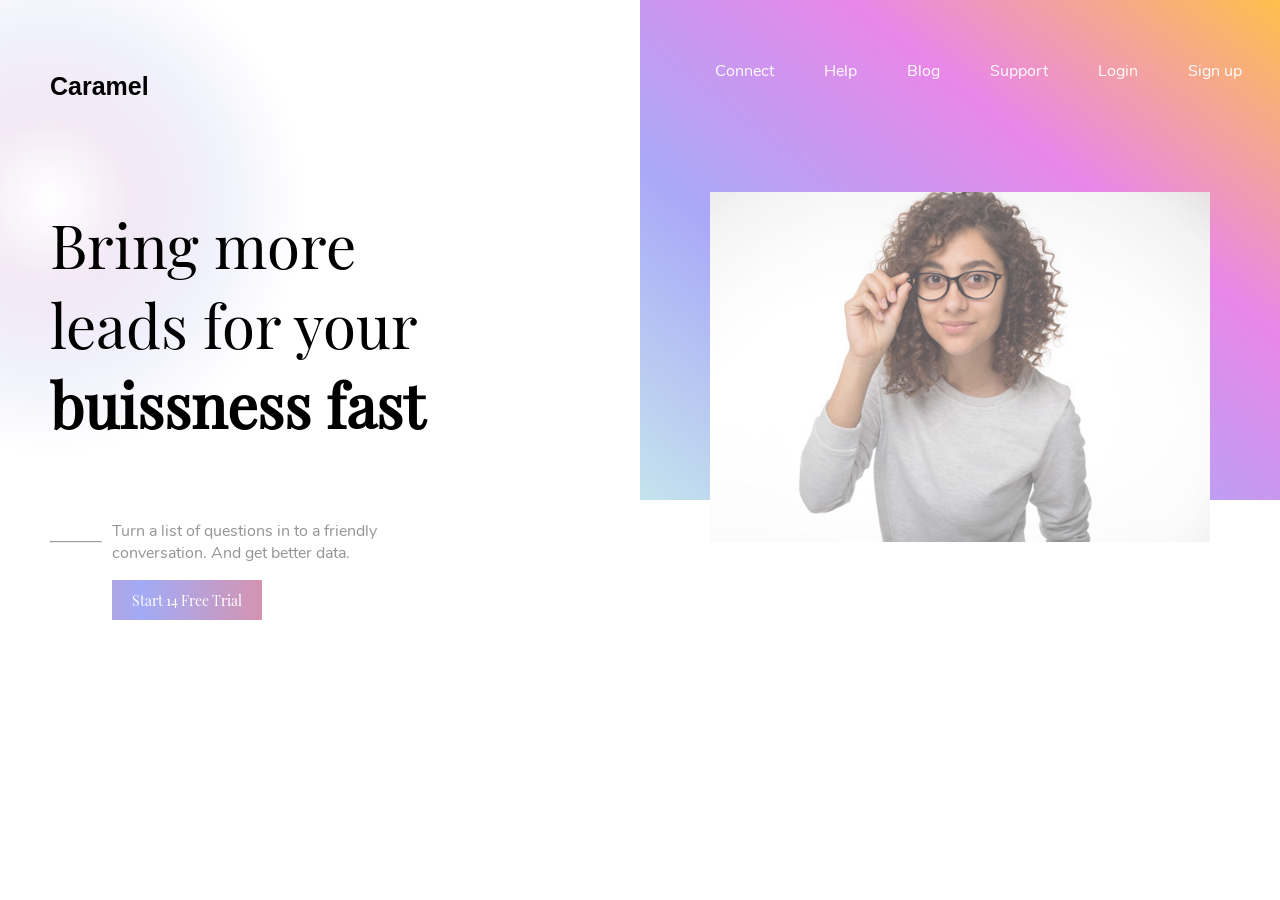
==== index.html @ 4bf593d9 "rename caramel.html to index.html" ====
<html>
    <head>
        <title>Caramel</title>
        <link rel="stylesheet" type="text/css" href="main.css">
        <link href="https://fonts.googleapis.com/css2?family=Nunito:ital,wght@0,200;0,300;0,400;0,600;0,700,900;1,200&family=Playfair+Display:ital,wght@0,400;0,500;0,600;0,700;0,800;0,900;1,400;1,500&display=swap" rel="stylesheet"> 
        </head>
    <body>
        <div class="header">
            <div class="header-letter">
                <div class="radial-background"></div>
                <p class="logo-text">
                    Caramel
                </p>
                <br>
                

                <p style="font-weight: lighter; font-size: 60px; width: 65%;">
                    Bring more
                    leads for your
                    <span style="font-weight: bold;">
                        buissness fast
                    </span>
                        
                </p>
                <div class="container">
                    <div class="moto">
                        <hr />
                        <p>
                            Turn a list of questions in to a friendly 
                            conversation. And get better data.
                        </p>
                        <button class="free-trial-button">start 14 free trial</button>
                    </div>
                </div>
            </div>
            <div class="header-nav-conatiner">
                <ul class="menu">
                    <li class="menu-item">
                        Connect
                    </li>
                    <li class="menu-item">
                        Help
                    </li>
                    <li class="menu-item">
                        Blog
                    </li>
                    <li class="menu-item">
                        Support
                    </li>
                    <li class="menu-item">
                        Login
                    </li>
                    <li class="menu-item">
                        Sign up
                    </li>
                </ul>
            <div class="image-container"> 
                <img src="cutie.jpg" alt="blank" style="width: 500px;height: 350px;">
            </div>

            </div>
        </div>
    </body>

</html>
---- main.css ----
@font-face {
    font-family: NunitoBlack;
    src: url('fonts/Nunito-Black.ttf');
}

@font-face {
    font-family: NunitoSemiBold;
    src: url('fonts/Nunito-SemiBold.ttf');
}

@font-face {
    font-family: Nunito;
    src: url('fonts/Nunito-Regular.ttf')
}

@font-face {
    font-family: PlayfairBlack;
    src: url('fonts/PlayfairDisplay-Black.ttf');
}

@font-face {
    font-family: PlayfairSemibold;
    src: url('fonts/PlayfairDisplay-SemiBold.ttf');
}

@font-face {
    font-family: Playfair;
    src: url('fonts/PlayfairDisplay-Regular.ttf')
}

.header{
    display: grid;
    grid-template-columns: 1fr 1fr;
}
.menu{
    list-style-type: none;
    display: flex;
    justify-content: start;
    margin-top: 50px;
}   
body{
    margin: 0px;

}

h1, h2, h3, h4, h5, h6, p, a, li {
    font-family: 'Playfair', serif;
}
    
.menu-item{
    margin-left: 20px;
    padding: 10px 15px;
    color: white;
    font-family: 'Nunito', sans-serif;

}
.header-nav-conatiner{
    background-color:violet;
    background-image: linear-gradient(to bottom left,orange,rgb(224, 85, 224),rgb(133, 133, 245),lightblue);
    

    height: 500px;
    opacity: 0.7;
}
.header-letter{
    margin-top: 47px;
    margin-left: 50px;
}
.bring{
    font-size: 50px;
}
.image-container{
    object-fit: contain;
    display: flex;
    justify-content: center;
    margin-top: 100px;
}

.radial-background {
    background-image: radial-gradient(white, #f3e8f5, #f0f1fb, white, white, white);
    position: absolute;
    top: -100px;
    left: -250px;
    height: 600px;
    width: 600px;
    z-index: -2;
}

.logo-text {
    font-family: 'NunitoBold', sans-serif;
    font-weight: 900; 
    font-size: 25px;
    cursor: pointer;
    width: max-content;
}

.moto { 
    display: grid;
    grid-template-columns: max-content max-content;
    grid-template-rows: 1fr 1fr;
}
.moto hr{
    height: 0px;
    width: 50px;
    align-self: center;
    margin-right: 10px;
}

.moto p {
    color: #949397;
    width: 60%;
    font-family: 'Nunito', sans-serif;
}

.free-trial-button{
    background-image: linear-gradient(to right, #d494b1 20%, #a2abf6,#d494b1);
    background-size: 200% 100%;
    background-position: right bottom;
    transition: all .5s ease-out;
    width: 150px;
    height: 40px;
    font-size: 14px;
    cursor: pointer;
    font-family: Playfair;
    text-transform: capitalize;
    border: none;
    color: white;
    grid-column: 2/3;
}

.free-trial-button:hover {
    background-position: left bottom;
}

.container {
    display: grid;
    grid-template-rows: max-content max-content;
}
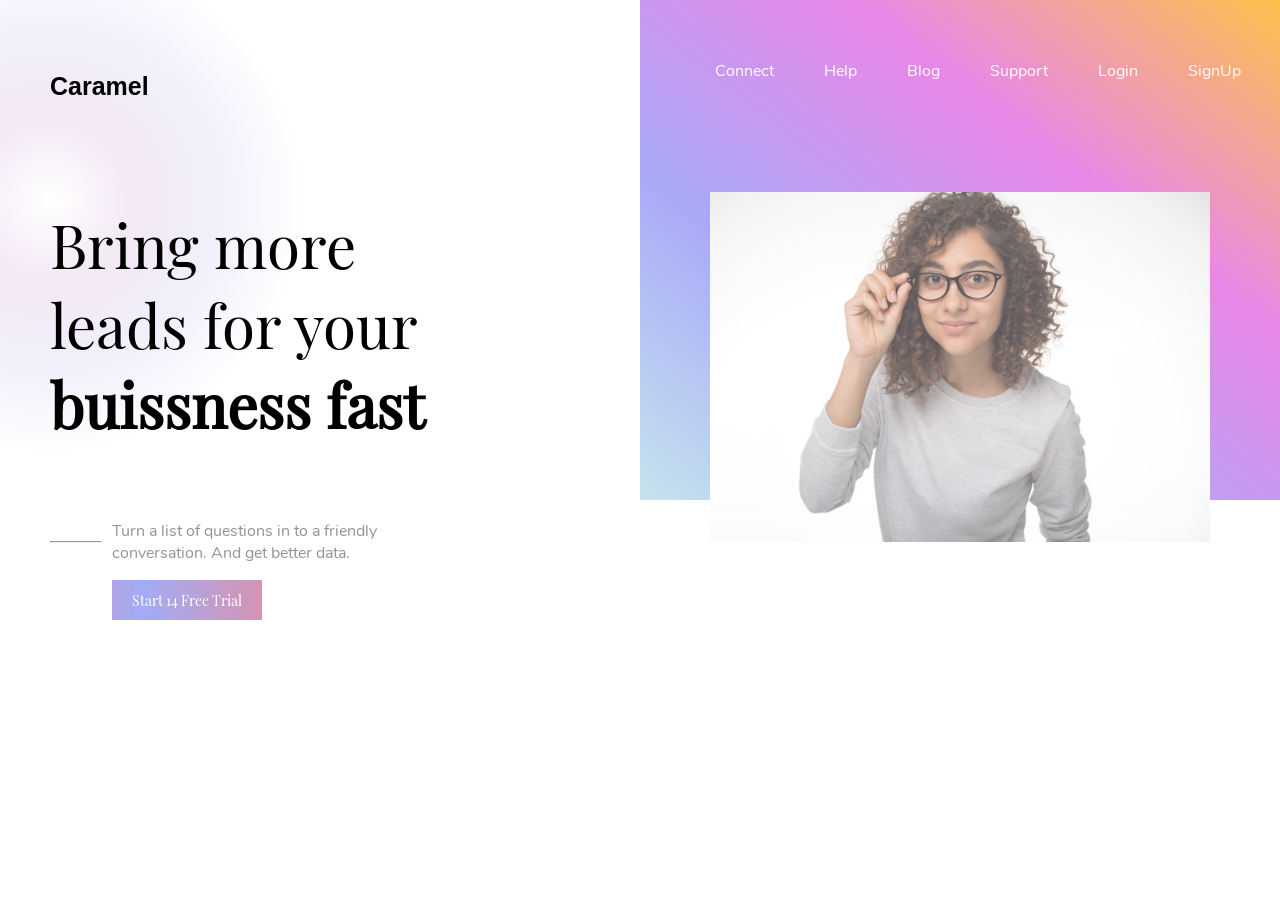
==== commit 3f6ef337: "minor" ====
--- a/index.html
+++ b/index.html
@@ -51,7 +51,7 @@
                         Login
                     </li>
                     <li class="menu-item">
-                        Sign up
+                        SignUp
                     </li>
                 </ul>
             <div class="image-container"> 
@@ -59,6 +59,9 @@
             </div>
 
             </div>
+            <div>
+
+            </div>
         </div>
     </body>
 
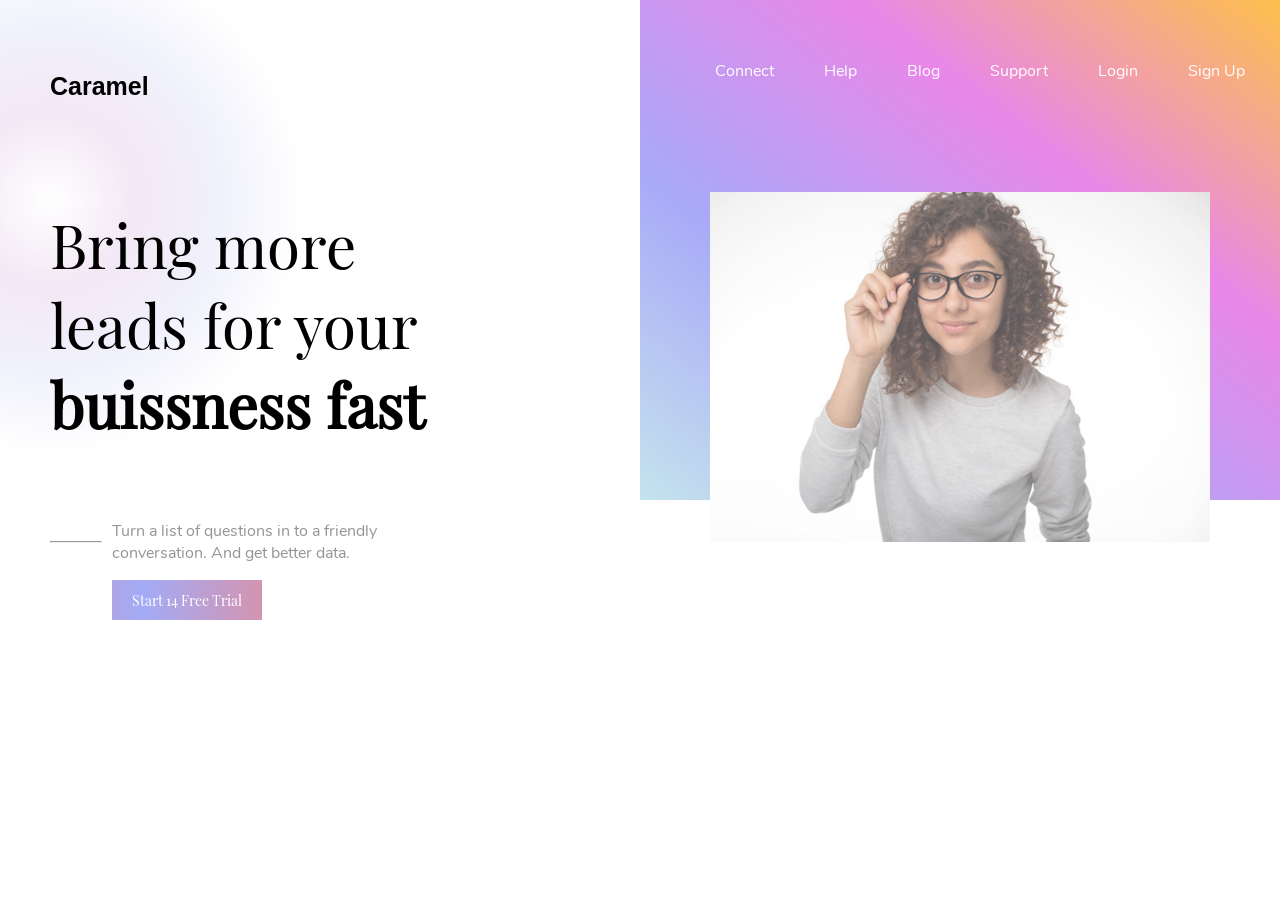
==== commit d764e2d2: "push version" ====
--- a/index.html
+++ b/index.html
@@ -51,7 +51,7 @@
                         Login
                     </li>
                     <li class="menu-item">
-                        SignUp
+                        Sign Up
                     </li>
                 </ul>
             <div class="image-container"> 
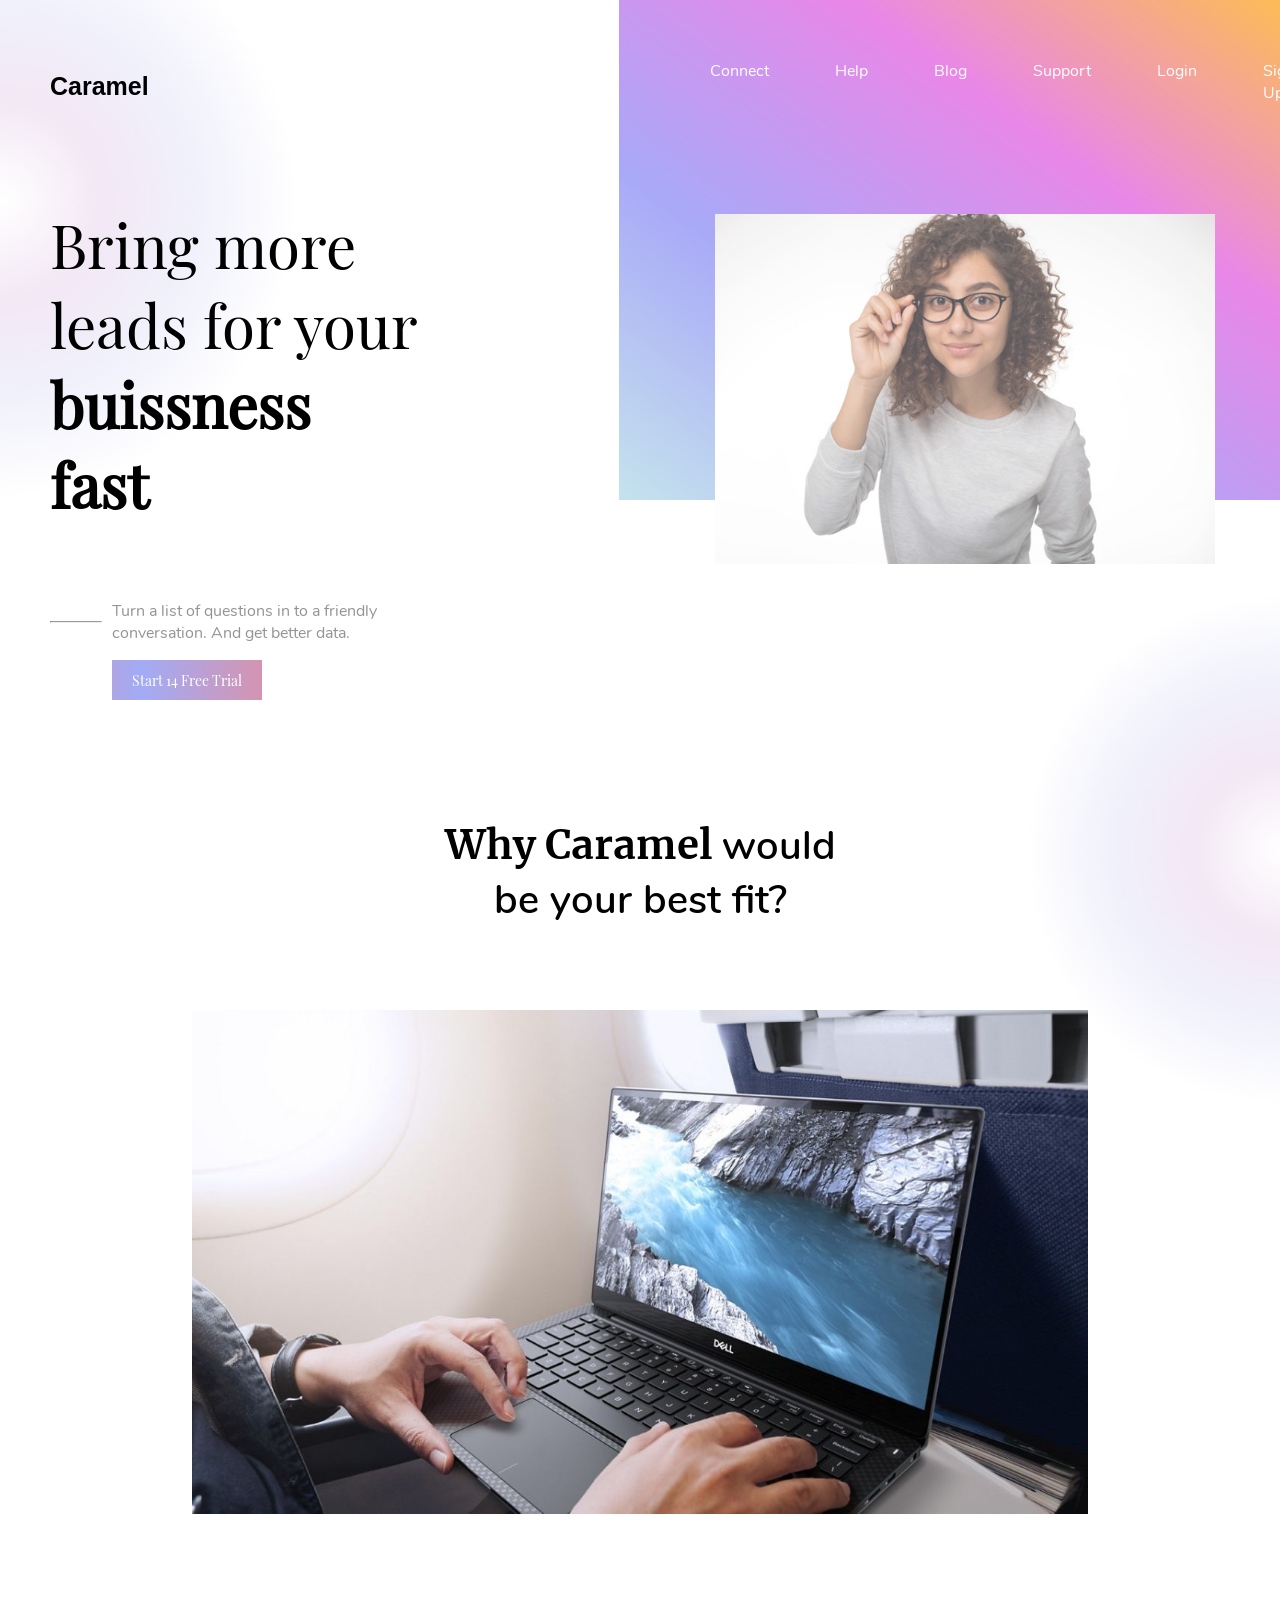
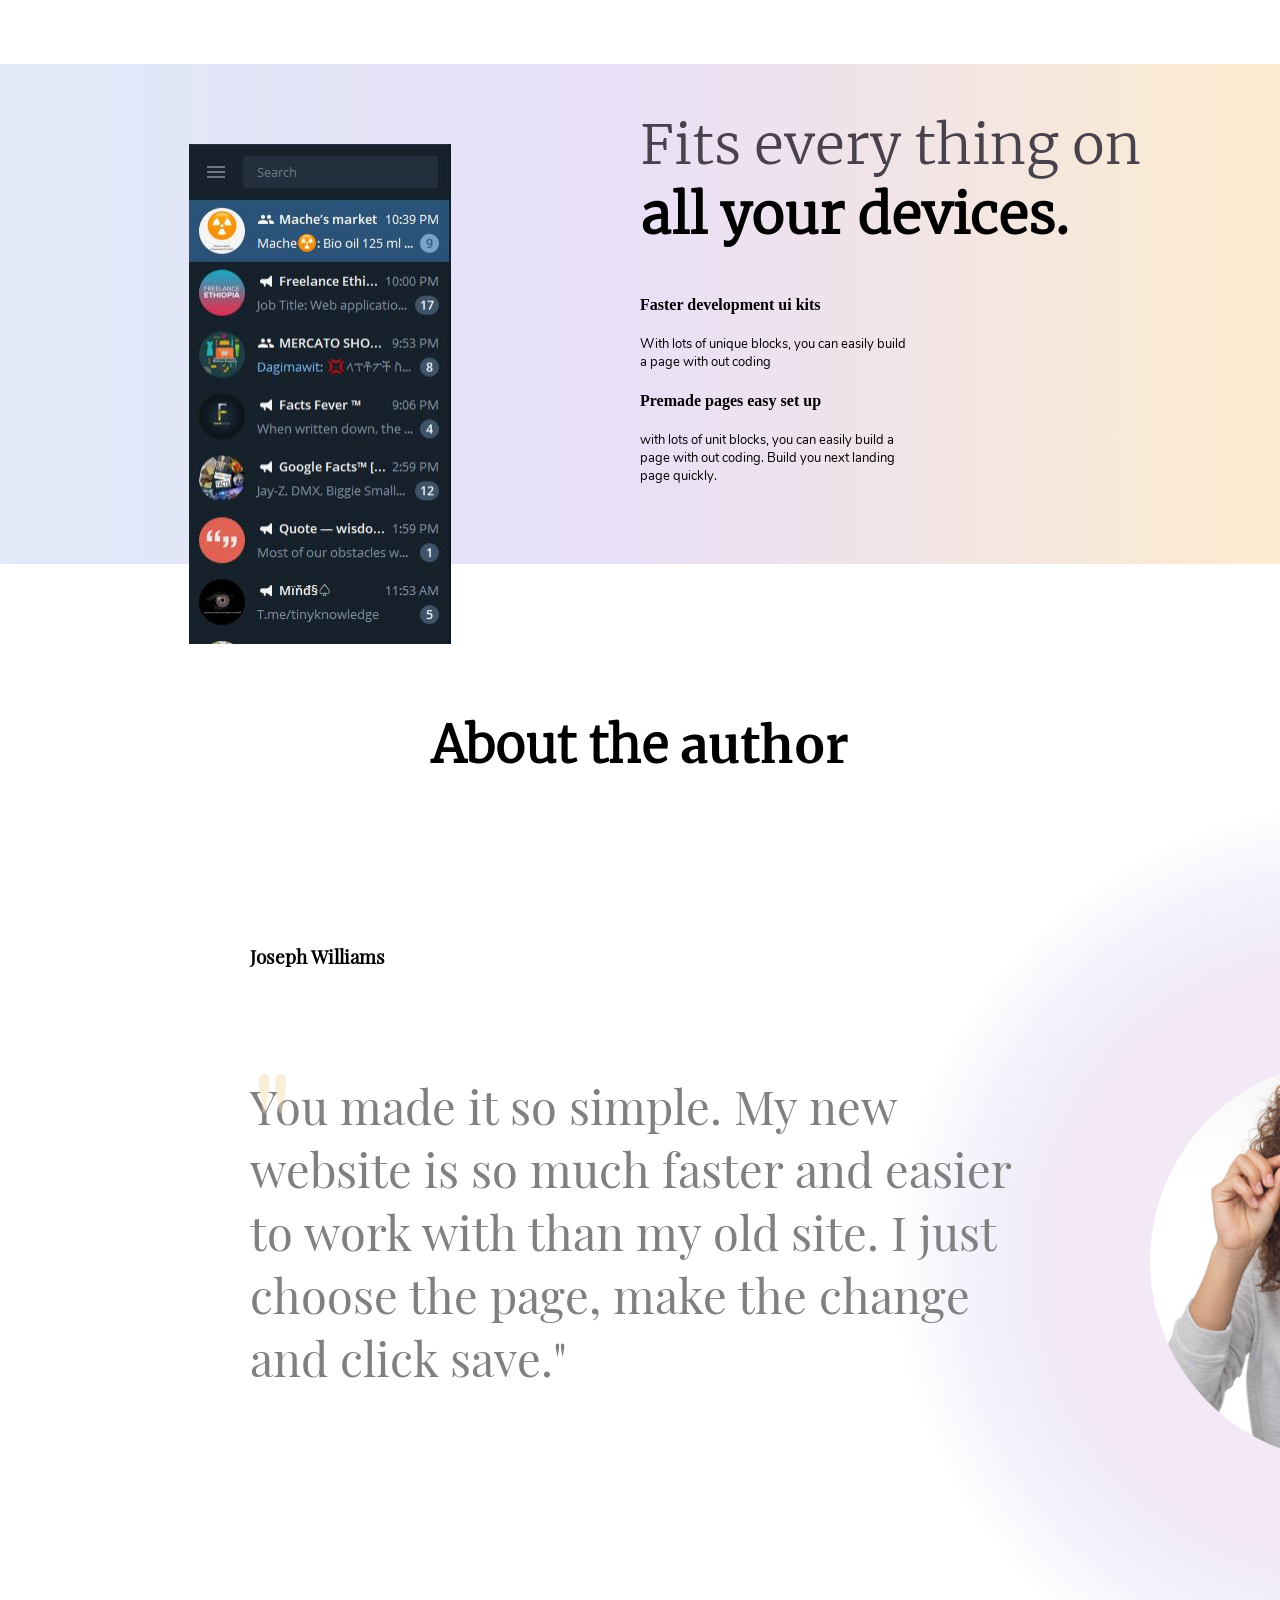
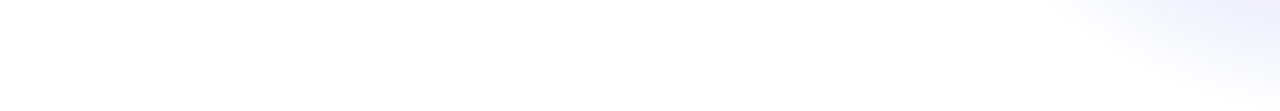
==== commit e94a23d5: "why caramel and author body" ====
--- a/index.html
+++ b/index.html
@@ -59,9 +59,71 @@
             </div>
 
             </div>
-            <div>
+            
+            
+        </div>
+        <div class="letter">
+            <h2> 
+                <span class="bold">
+                Why Caramel
+            </span>  
+            would be your best fit?
+        </h2>
+        </div>
+        <div class="radial-background-2"></div>
+        <div class="laptop-container">
+            <div class="laptop">
+                <img src="laptop.jpg" alt="blank" />
+            </div>
+        </div>
+        <div class="inbox-container"> 
+            <div class="inbox-image">
+                <img src="Capture.JPG" alt="blank">
+            </div>
+            <div class="inbox-text">
+                <h2>
+                    <span class="phrase-1">Fits every thing on </span> <span class="phrase-2">all your devices.</span> 
+                </h2>
+                <h4>
+                    Faster development ui kits
+                </h4>
+                <p>
+                    With lots of unique blocks, 
+                    you can easily build a page with out coding
+                </p>
+                <h4 >
+                    Premade pages easy set up
+                </h4>
+                <p>
+                    with lots of unit blocks, you can easily build a page
+                    with out coding. Build you next landing page quickly. 
+                </p>
+            </div>
+        </div>
+        <div class="authors-header">
+                <h1> 
+                About the 
+                <span class="bold">
+                    author
+                </span> 
+               </h1>
+            </div>
+        <div class="authors-container">
+            <div class="authors-text">
+                <h3>
+                    Joseph Williams
+                </h3>
+                <p class="author-biography">
+                    You made it so simple. My new website is 
+                    so much faster and easier to work with 
+                    than my old site. I just choose the page, 
+                    make the change and click save."
+                </p>
+            </div>
+            <div class="radial-background-3">
+                <img src="./cutie.jpg" alt="cutie">
+            </div>
 
-            </div>
         </div>
     </body>
 
--- a/main.css
+++ b/main.css
@@ -19,9 +19,14 @@
 }
 
 @font-face {
-    font-family: PlayfairSemibold;
-    src: url('fonts/PlayfairDisplay-SemiBold.ttf');
-}
+    font-family: Merriweather-light;
+    src: url('fonts/Merriweather-Light.ttf');
+}
+@font-face {
+    font-family: Merriweather-bold;
+    src: url('fonts/Merriweather-Bold.ttf');
+}
+
 
 @font-face {
     font-family: Playfair;
@@ -40,15 +45,15 @@
 }   
 body{
     margin: 0px;
-
-}
-
-h1, h2, h3, h4, h5, h6, p, a, li {
+    overflow-x: hidden;
+}
+
+ h3, h5, h6, p, a, li {
     font-family: 'Playfair', serif;
 }
     
 .menu-item{
-    margin-left: 20px;
+    margin-left: 36px;
     padding: 10px 15px;
     color: white;
     font-family: 'Nunito', sans-serif;
@@ -57,8 +62,6 @@
 .header-nav-conatiner{
     background-color:violet;
     background-image: linear-gradient(to bottom left,orange,rgb(224, 85, 224),rgb(133, 133, 245),lightblue);
-    
-
     height: 500px;
     opacity: 0.7;
 }
@@ -79,10 +82,10 @@
 .radial-background {
     background-image: radial-gradient(white, #f3e8f5, #f0f1fb, white, white, white);
     position: absolute;
-    top: -100px;
-    left: -250px;
-    height: 600px;
-    width: 600px;
+    top: -150px;
+    left: -350px;
+    height: 700px;
+    width: 700px;
     z-index: -2;
 }
 
@@ -135,4 +138,136 @@
 .container {
     display: grid;
     grid-template-rows: max-content max-content;
+}
+.radial-background-2 {
+    background-image: radial-gradient(white, #f3e8f5, #f0f1fb, white, white, white);
+    position: absolute;
+    float: right;
+    top: 550px;
+    right: -301px;
+    height: 600px;
+    width: 600px;
+    z-index: -2;
+}
+
+.laptop-container {
+    width: 100%;
+    display: grid;
+    margin-top: 50px;
+}
+
+.laptop {
+    width: 70%;
+    align-self: center;
+    justify-self: center;
+}
+
+.laptop img{
+    object-fit: cover;
+    width: 100%;
+
+}
+.letter{
+    display: flex;
+    justify-content: center;
+    text-align: center;
+    margin-top: 50px;
+ 
+}
+.letter h2{
+    width: 400px;
+    font-family: NunitoSemiBold;
+    font-size: 40px ;
+    font-weight: lighter;
+}
+.bold{
+    font-family: Merriweather-bold;
+    font-weight: 600;
+}
+.inbox-container{
+    display: grid;
+    grid-template-columns: 1fr 1fr;
+    margin: 150px 0px;
+    background-image: linear-gradient(to right ,#e0eaf9,#e9e0f7,#fdebce);
+    height: 500px;
+}
+.inbox-image{
+    display: flex;
+    justify-content: center;
+    margin-top: 80px;
+    height: 500px;
+
+}
+.inbox-text{
+    width: 270px;
+    font-family: Nunito;
+}
+.inbox-text p{
+    font-size: 13px;
+    font-family: Nunito;
+}
+.inbox-text h2{
+    font-size: 55px;
+    font-family: Merriweather-light;
+    font-weight: lighter;
+    width: 540px;
+    line-height: 70px;
+}
+.phrase-1{
+    color:#49414c ;
+
+}
+.phrase-2{
+    font-weight: bold;
+}
+.authors-header{
+    text-align: center;
+    font-family: Merriweather-light ;
+    font-size: 25px;
+    font-weight: 100;
+}
+.authors-container{
+    display: grid;
+    grid-template-columns: 1fr 1fr;
+
+}
+.authors-text{
+    display: grid;
+    place-content: center;
+    width: 500px;
+    padding-left: 400px;
+}
+.authors-text p::before{
+    content: " \" ";
+    position: relative;
+    color: wheat ;
+    display: block;
+    font-size: 150px;
+    top: 145px;
+    opacity: 0.5;
+    
+    
+}
+.author-biography{
+    position: relative;
+    top: -161px;
+    font-size:47px ;
+    color: gray;
+    width: 800px;
+}
+.radial-background-3 {
+    background-image: radial-gradient(#f3e8f5 45%, #f0f1fb 58%, white 72%);
+    height: 900px;
+    width: 900px;
+    z-index: -2;
+    display: grid;
+    align-content: center;
+    justify-content: center;
+}
+
+.radial-background-3 img {
+    width: 400px;
+    height: 400px;
+    object-fit: cover;
+    border-radius: 100%;
 }
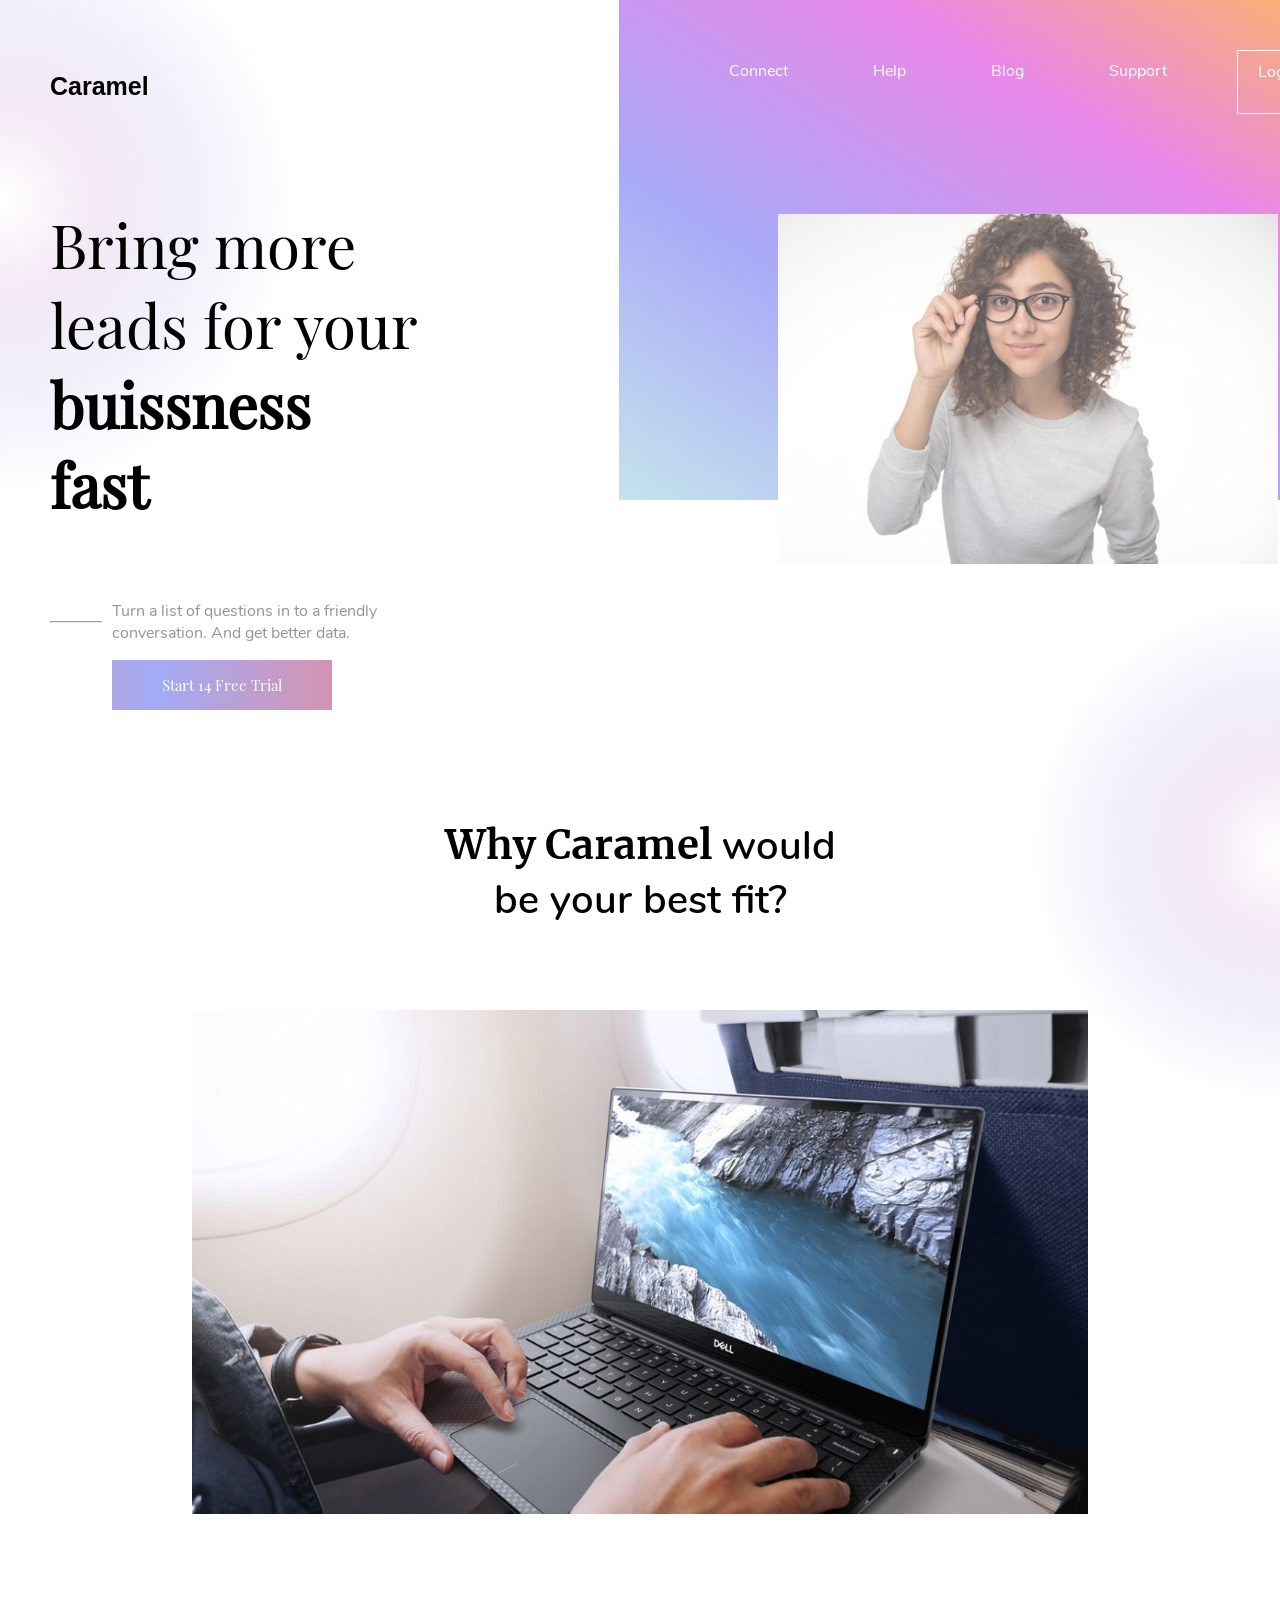
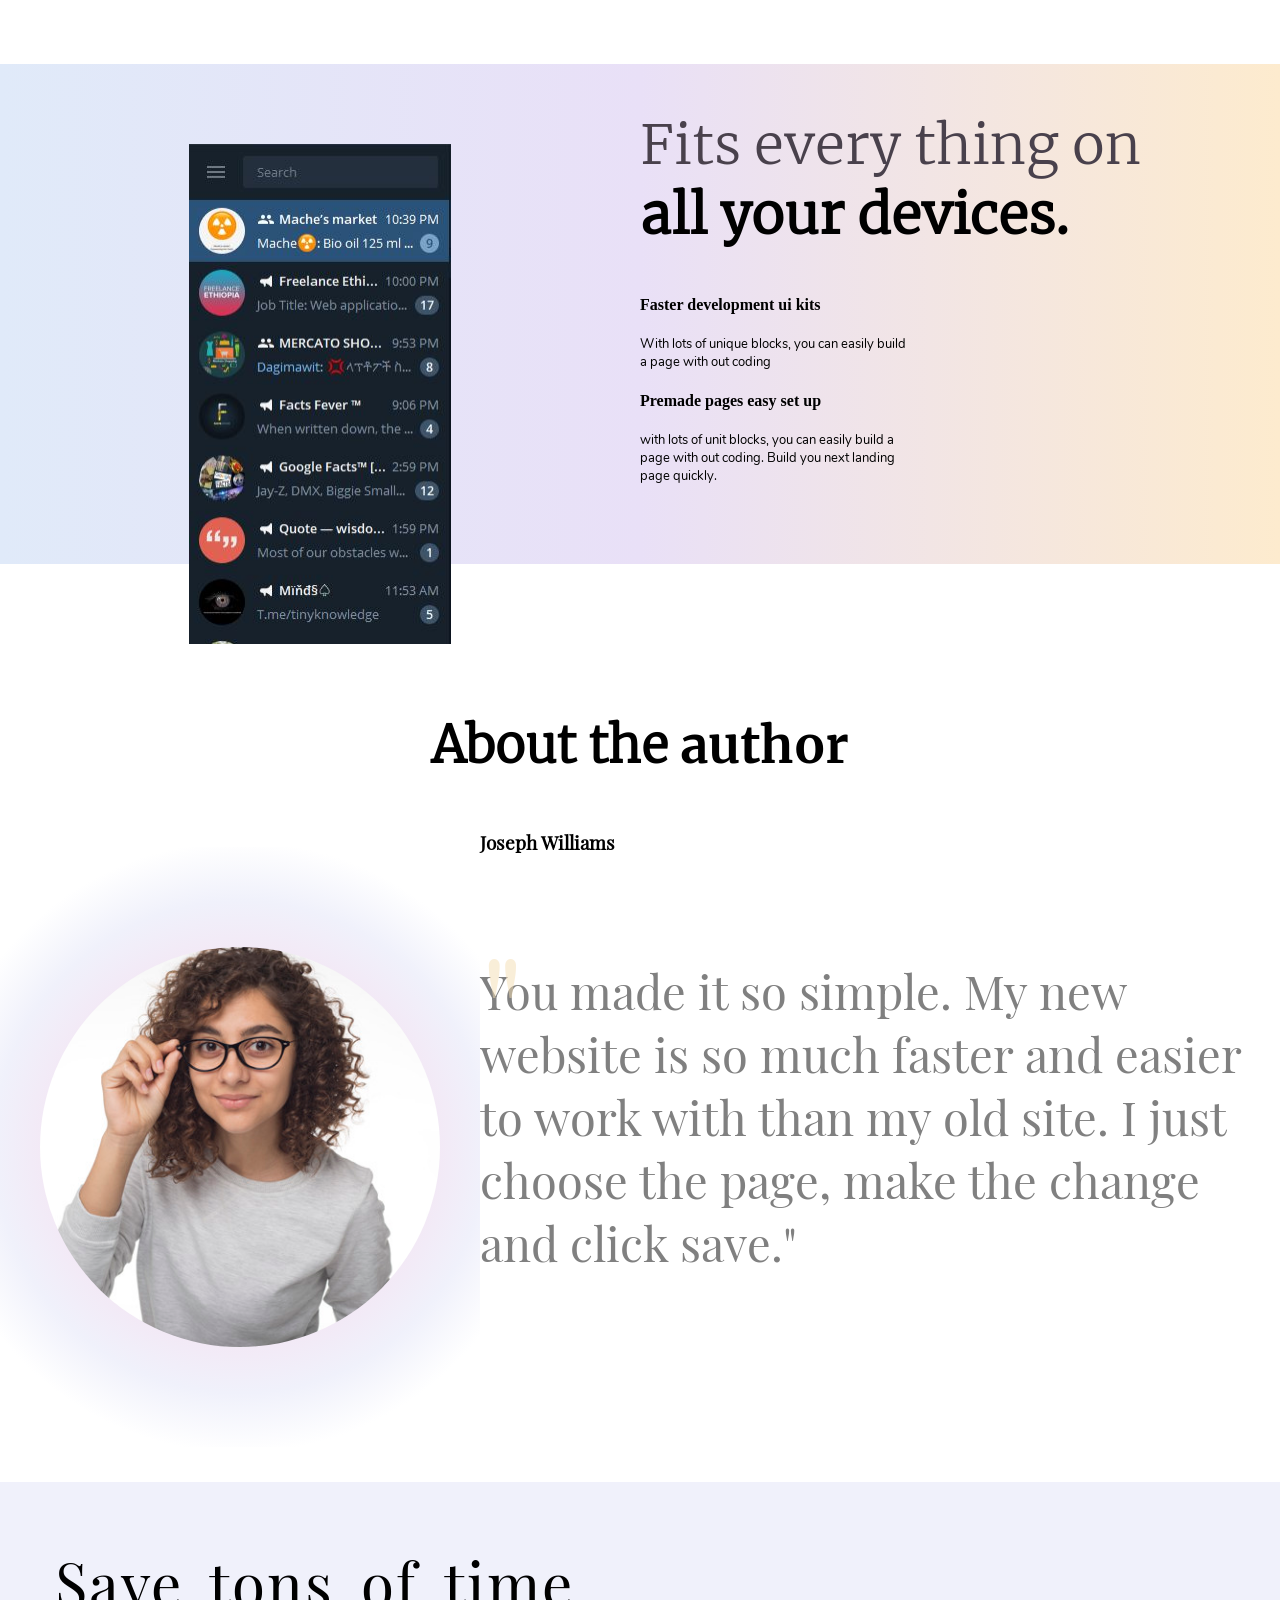
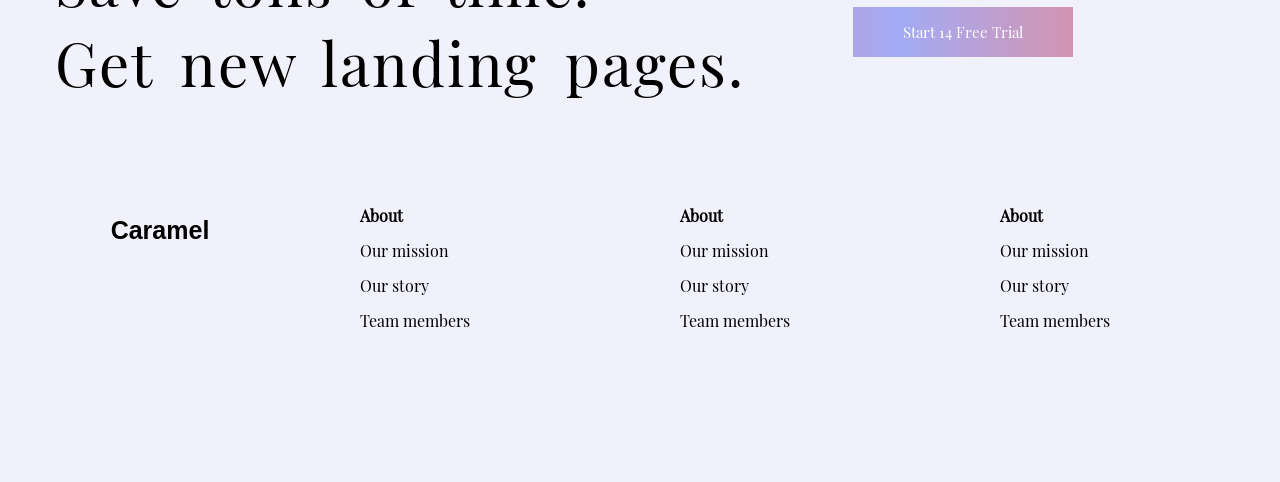
==== commit 77c3b8d5: "set up footer and modified top nav" ====
--- a/index.html
+++ b/index.html
@@ -47,10 +47,10 @@
                     <li class="menu-item">
                         Support
                     </li>
-                    <li class="menu-item">
+                    <li class="fifth-item">
                         Login
                     </li>
-                    <li class="menu-item">
+                    <li class="sixth-item">
                         Sign Up
                     </li>
                 </ul>
@@ -123,8 +123,55 @@
             <div class="radial-background-3">
                 <img src="./cutie.jpg" alt="cutie">
             </div>
+            
 
         </div>
+        <div class="footer">
+            <div class="footer-text">
+            <div>
+                <p>
+                    Save tons of time. <br>
+            Get new landing pages. 
+                </p>
+            </div>
+            <div class="free-trail-button-container">
+                <button class="free-trial-button " >
+                    start 14 free trial
+                </button>
+            </div>
+            </div>
+            <div class="footer-lists">
+           <div class="logo-text">
+               <h4>
+              Caramel
+               </h4>  
+           </div> 
+           <div class="table-container">
+               <div class="table">
+                   <ul class="table-nav-container">
+                       <li class="first-item">About</li>
+                       <li>Our mission</li>
+                       <li>Our story</li>
+                       <li>Team members</li>
+                   </ul>
+                   <ul class="table-nav-container">
+                    <li  class="first-item">About</li>
+                    <li>Our mission</li>
+                    <li>Our story</li>
+                    <li>Team members</li>
+                </ul>
+                <ul class="table-nav-container">
+                    <li  class="first-item">About</li>
+                    <li>Our mission</li>
+                    <li>Our story</li>
+                    <li>Team members</li>
+                </ul>
+               </div>
+
+           </div>
+        </div>
+            </div>
+        
     </body>
 
 </html>
--- a/main.css
+++ b/main.css
@@ -53,10 +53,27 @@
 }
     
 .menu-item{
-    margin-left: 36px;
+    margin-left: 55px;
     padding: 10px 15px;
     color: white;
     font-family: 'Nunito', sans-serif;
+
+}
+.fifth-item{
+    margin-left: 55px;
+    padding: 10px 20px;
+    color: white;
+    font-family: 'Nunito', sans-serif;
+    border-style:solid ;
+    border-width: 1px;
+
+}
+.sixth-item{
+    margin-left: 55px;
+    padding: 10px 15px;
+    color: white;
+    font-family: 'Nunito', sans-serif;
+    
 
 }
 .header-nav-conatiner{
@@ -120,9 +137,9 @@
     background-size: 200% 100%;
     background-position: right bottom;
     transition: all .5s ease-out;
-    width: 150px;
-    height: 40px;
-    font-size: 14px;
+    width: 220px;
+    height: 50px;
+    font-size: 15px;
     cursor: pointer;
     font-family: Playfair;
     text-transform: capitalize;
@@ -229,13 +246,13 @@
 .authors-container{
     display: grid;
     grid-template-columns: 1fr 1fr;
+    grid-template-rows: max-content;
 
 }
 .authors-text{
     display: grid;
-    place-content: center;
-    width: 500px;
-    padding-left: 400px;
+    
+    grid-row: 1/2;
 }
 .authors-text p::before{
     content: " \" ";
@@ -254,15 +271,19 @@
     font-size:47px ;
     color: gray;
     width: 800px;
+    grid-column: 1/3;
 }
 .radial-background-3 {
     background-image: radial-gradient(#f3e8f5 45%, #f0f1fb 58%, white 72%);
-    height: 900px;
-    width: 900px;
+    background-size: 600px 600px;
+    background-repeat: no-repeat;
+    background-position: center center;
+    grid-column: 1/2;
     z-index: -2;
     display: grid;
     align-content: center;
     justify-content: center;
+    grid-row: 1/2;
 }
 
 .radial-background-3 img {
@@ -270,4 +291,50 @@
     height: 400px;
     object-fit: cover;
     border-radius: 100%;
+}
+.footer{
+    height: 600px;
+    bottom: 0px;
+    display: grid;
+    
+    grid-template-rows: 1fr 1fr;
+    background-color:#f0f1fb;
+
+}
+.footer p{
+    font-size: 60px;
+    width: 800px;
+    display: flex;
+    justify-content: center;
+    word-spacing: 10px;
+    letter-spacing: 2px;
+    
+}
+.free-trail-button-container{
+   display: flex;
+   align-items: center;
+}
+.footer .logo-text{
+    display: flex;
+    align-self: flex-start;
+    justify-self: center;
+}
+.table{
+    display: grid;
+    grid-template-columns: 1fr 1fr 1fr;
+}
+.footer-text{
+    display: grid;
+    grid-template-columns: 2fr 1fr;
+}
+.footer-lists{
+    display: grid;
+    grid-template-columns: 1fr 3fr;
+}
+.table-nav-container{
+    list-style-type: none;
+    line-height: 35px;
+}
+.first-item{
+    font-weight: 700;
 }
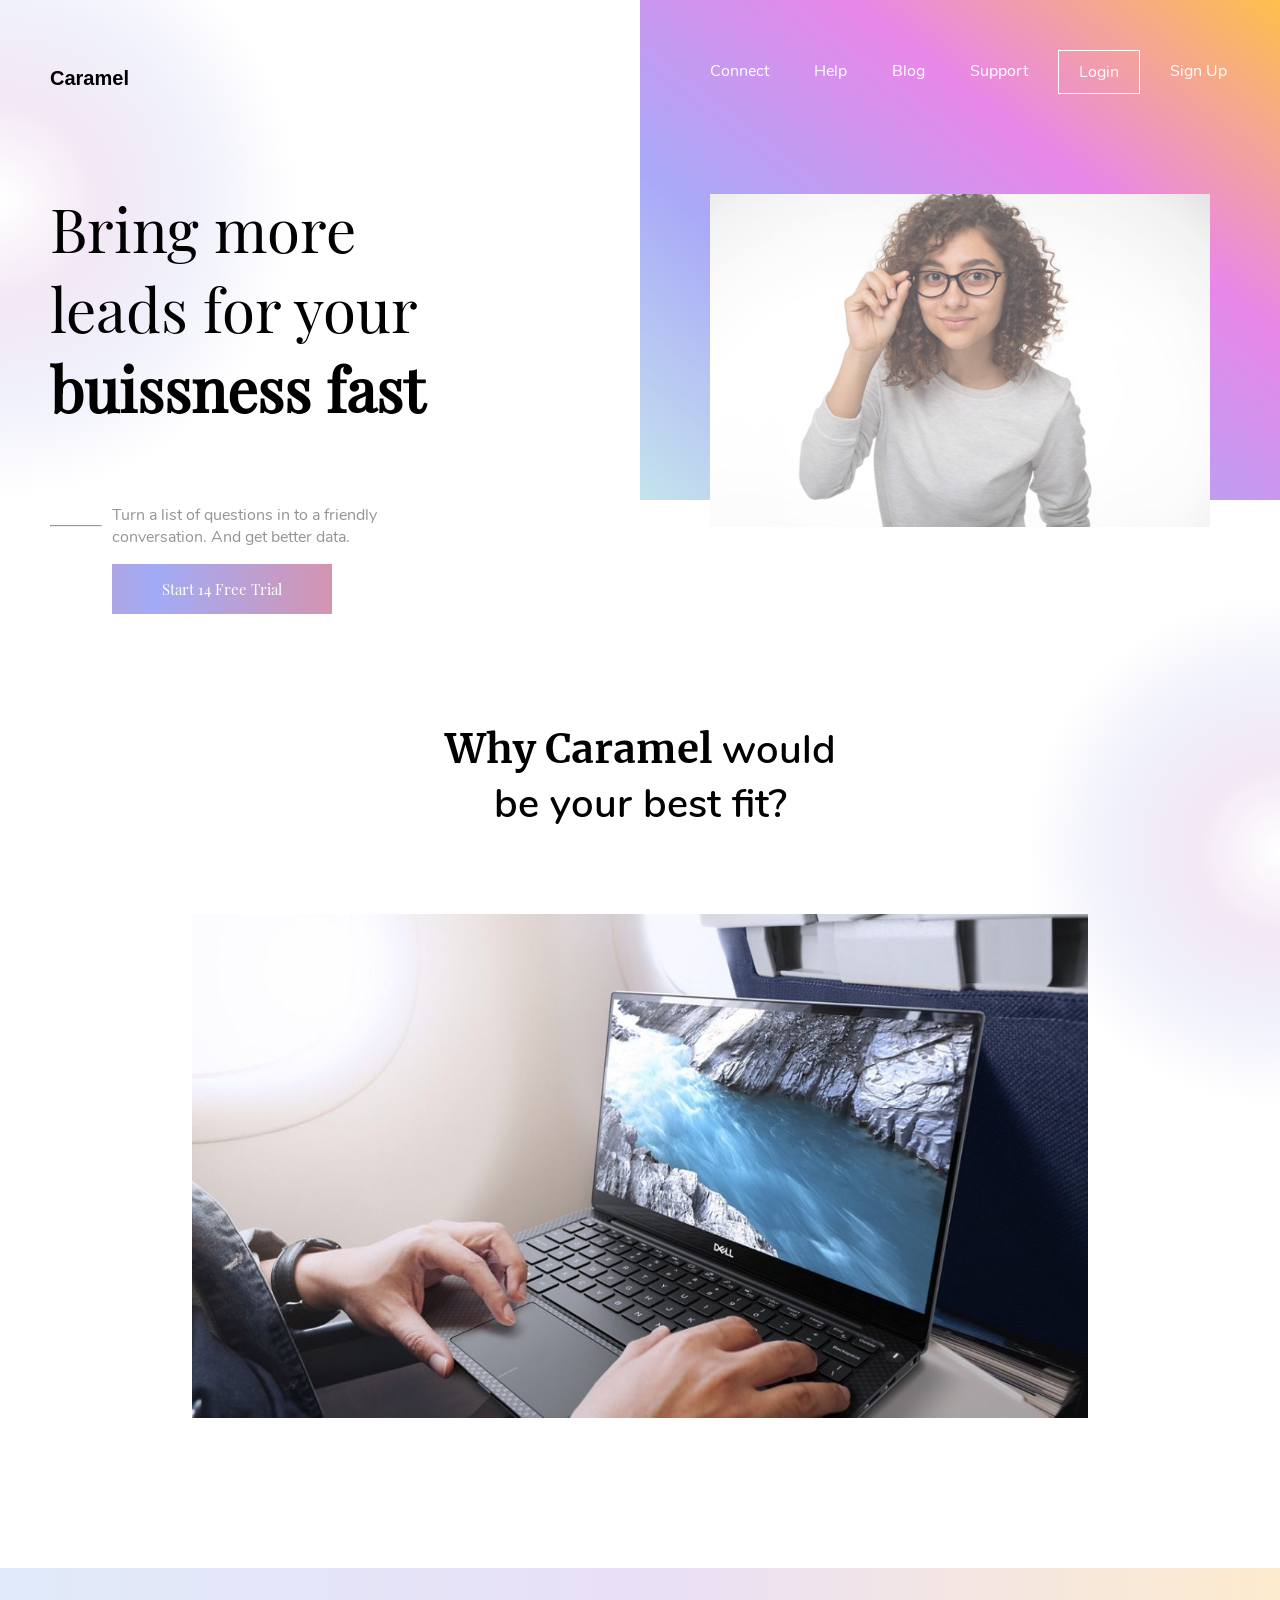
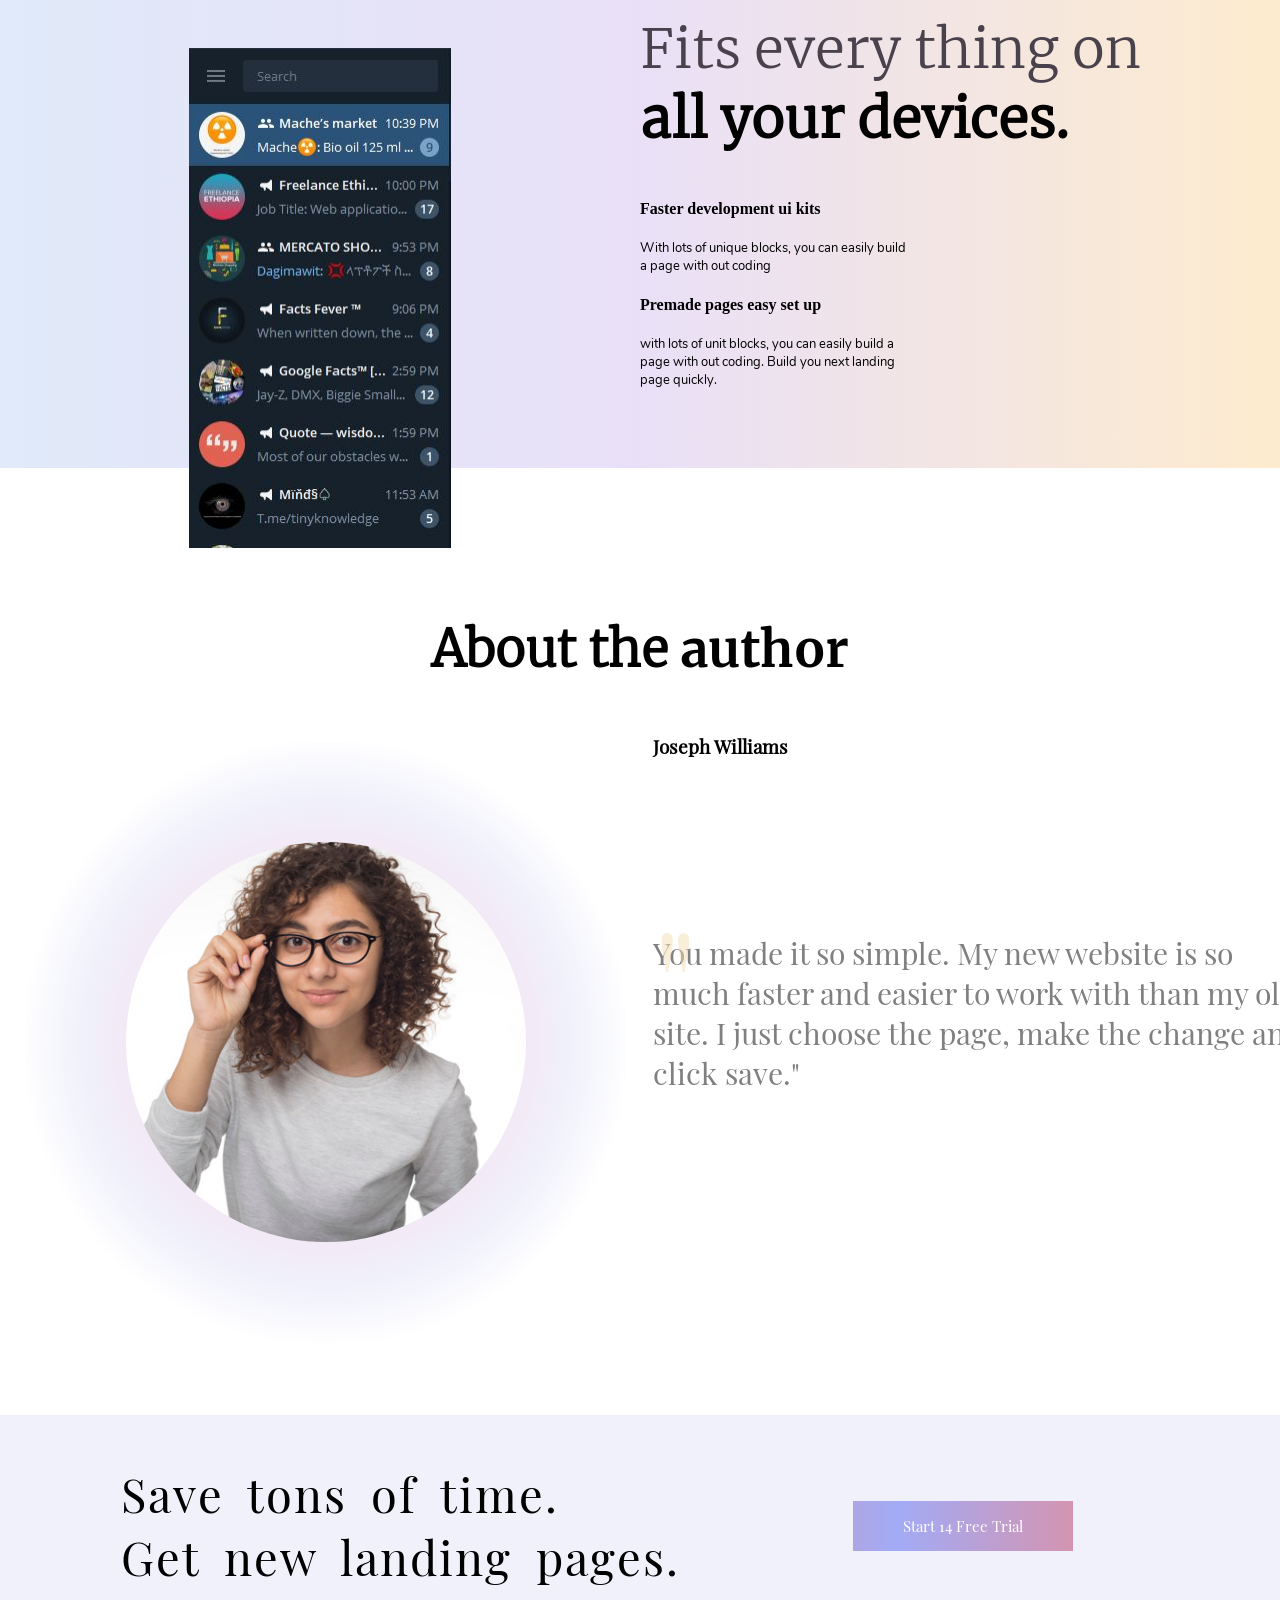
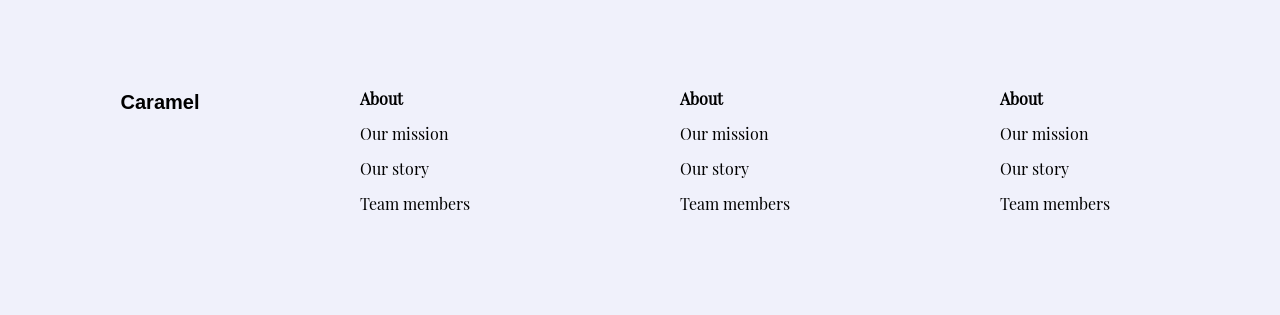
==== commit 9b20e1c9: "modified index and css" ====
--- a/index.html
+++ b/index.html
@@ -3,10 +3,11 @@
         <title>Caramel</title>
         <link rel="stylesheet" type="text/css" href="main.css">
         <link href="https://fonts.googleapis.com/css2?family=Nunito:ital,wght@0,200;0,300;0,400;0,600;0,700,900;1,200&family=Playfair+Display:ital,wght@0,400;0,500;0,600;0,700;0,800;0,900;1,400;1,500&display=swap" rel="stylesheet"> 
+        <meta name="viewport" content="width=device-width, initial-scale=1.0">
         </head>
     <body>
         <div class="header">
-            <div class="header-letter">
+            <div class="header-letter col-s-1 col-1">
                 <div class="radial-background"></div>
                 <p class="logo-text">
                     Caramel
@@ -33,7 +34,7 @@
                     </div>
                 </div>
             </div>
-            <div class="header-nav-conatiner">
+            <div class="header-nav-conatiner col-s-6 col-6">
                 <ul class="menu">
                     <li class="menu-item">
                         Connect
@@ -55,7 +56,7 @@
                     </li>
                 </ul>
             <div class="image-container"> 
-                <img src="cutie.jpg" alt="blank" style="width: 500px;height: 350px;">
+                <img src="cutie.jpg" alt="blank" style="width: 500px;height: auto; max-width: 100%;">
             </div>
 
             </div>
--- a/main.css
+++ b/main.css
@@ -53,14 +53,14 @@
 }
     
 .menu-item{
-    margin-left: 55px;
+    margin-left: 15px;
     padding: 10px 15px;
     color: white;
     font-family: 'Nunito', sans-serif;
 
 }
 .fifth-item{
-    margin-left: 55px;
+    margin-left: 15px;
     padding: 10px 20px;
     color: white;
     font-family: 'Nunito', sans-serif;
@@ -69,7 +69,7 @@
 
 }
 .sixth-item{
-    margin-left: 55px;
+    margin-left: 15px;
     padding: 10px 15px;
     color: white;
     font-family: 'Nunito', sans-serif;
@@ -109,7 +109,7 @@
 .logo-text {
     font-family: 'NunitoBold', sans-serif;
     font-weight: 900; 
-    font-size: 25px;
+    font-size: 20px;
     cursor: pointer;
     width: max-content;
 }
@@ -245,8 +245,9 @@
 }
 .authors-container{
     display: grid;
-    grid-template-columns: 1fr 1fr;
+    grid-template-columns: 51% 49%;
     grid-template-rows: max-content;
+    height: 700px;
 
 }
 .authors-text{
@@ -268,9 +269,9 @@
 .author-biography{
     position: relative;
     top: -161px;
-    font-size:47px ;
+    font-size:30px ;
     color: gray;
-    width: 800px;
+    width: 650px;
     grid-column: 1/3;
 }
 .radial-background-3 {
@@ -284,6 +285,7 @@
     align-content: center;
     justify-content: center;
     grid-row: 1/2;
+    height: 655px;
 }
 
 .radial-background-3 img {
@@ -293,7 +295,7 @@
     border-radius: 100%;
 }
 .footer{
-    height: 600px;
+    height: 500px;
     bottom: 0px;
     display: grid;
     
@@ -302,7 +304,7 @@
 
 }
 .footer p{
-    font-size: 60px;
+    font-size: 47px;
     width: 800px;
     display: flex;
     justify-content: center;
@@ -311,8 +313,7 @@
     
 }
 .free-trail-button-container{
-   display: flex;
-   align-items: center;
+    margin-top: 86px;
 }
 .footer .logo-text{
     display: flex;
@@ -337,4 +338,4 @@
 }
 .first-item{
     font-weight: 700;
-}+}
